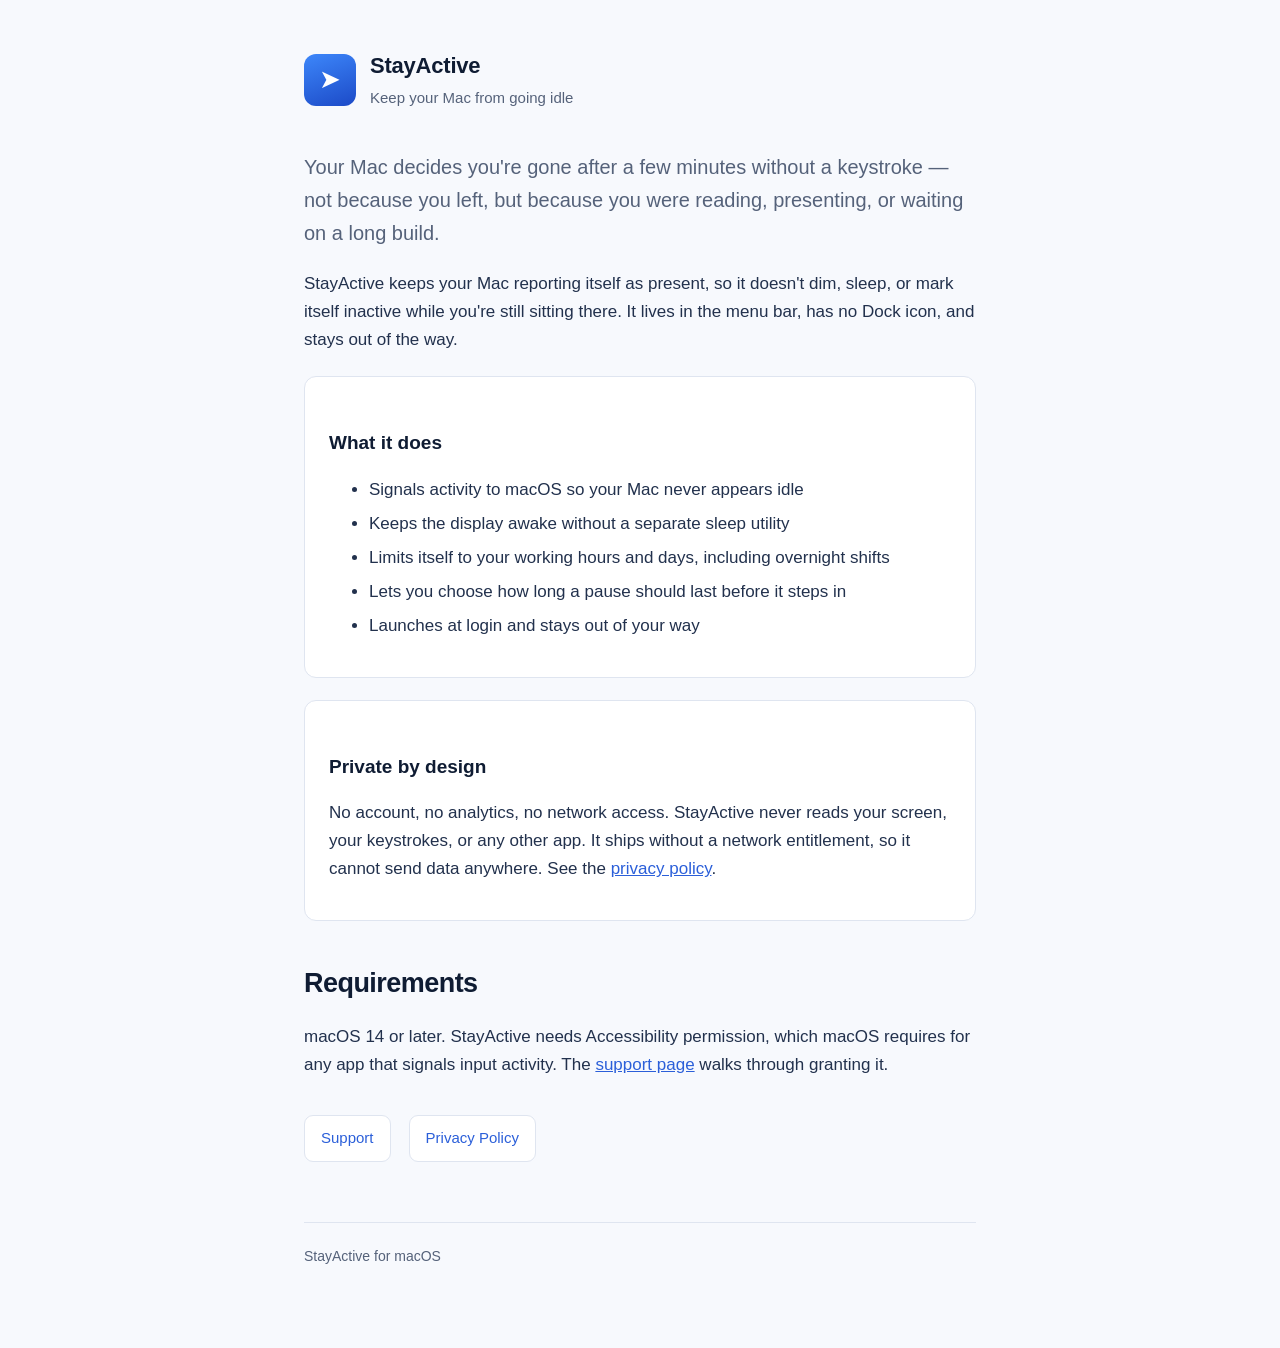
==== index.html @ b4b771d2 "Add StayActive landing, support, and privacy pages Static site for GitHub Pages. Support and privacy" ====
<!DOCTYPE html>
<html lang="en">
<head>
<meta charset="utf-8">
<meta name="viewport" content="width=device-width, initial-scale=1">
<title>StayActive — Keep your Mac from going idle</title>
<meta name="description" content="StayActive keeps your Mac from reporting itself as idle, so it doesn't dim, sleep, or mark itself inactive while you're still there.">
<link rel="stylesheet" href="style.css">
</head>
<body>
<div class="wrap">

<header class="site">
	<div class="mark">➤</div>
	<div>
		<h1>StayActive</h1>
		<p>Keep your Mac from going idle</p>
	</div>
</header>

<p class="lede">Your Mac decides you're gone after a few minutes without a keystroke — not because you left, but because you were reading, presenting, or waiting on a long build.</p>

<p>StayActive keeps your Mac reporting itself as present, so it doesn't dim, sleep, or mark itself inactive while you're still sitting there. It lives in the menu bar, has no Dock icon, and stays out of the way.</p>

<div class="card">
	<h3>What it does</h3>
	<ul>
		<li>Signals activity to macOS so your Mac never appears idle</li>
		<li>Keeps the display awake without a separate sleep utility</li>
		<li>Limits itself to your working hours and days, including overnight shifts</li>
		<li>Lets you choose how long a pause should last before it steps in</li>
		<li>Launches at login and stays out of your way</li>
	</ul>
</div>

<div class="card">
	<h3>Private by design</h3>
	<p>No account, no analytics, no network access. StayActive never reads your screen, your keystrokes, or any other app. It ships without a network entitlement, so it cannot send data anywhere. See the <a href="privacy.html">privacy policy</a>.</p>
</div>

<h2>Requirements</h2>
<p>macOS 14 or later. StayActive needs Accessibility permission, which macOS requires for any app that signals input activity. The <a href="support.html">support page</a> walks through granting it.</p>

<nav class="links">
	<a href="support.html">Support</a>
	<a href="privacy.html">Privacy Policy</a>
</nav>

<footer>
	StayActive for macOS
</footer>

</div>
</body>
</html>
---- style.css ----
:root {
	--ink: #0f1c33;
	--muted: #55627a;
	--accent: #2b5fd9;
	--line: #dfe5f0;
	--bg: #f7f9fd;
}

* { box-sizing: border-box; }

body {
	margin: 0;
	font: 17px/1.65 -apple-system, BlinkMacSystemFont, "Segoe UI", Roboto, Helvetica, Arial, sans-serif;
	color: var(--ink);
	background: var(--bg);
	-webkit-font-smoothing: antialiased;
}

.wrap {
	max-width: 720px;
	margin: 0 auto;
	padding: 48px 24px 80px;
}

header.site {
	display: flex;
	align-items: center;
	gap: 14px;
	margin-bottom: 40px;
}

header.site .mark {
	width: 52px;
	height: 52px;
	border-radius: 12px;
	background: linear-gradient(160deg, #3d87fa, #1c4ac7);
	display: grid;
	place-items: center;
	color: #fff;
	font-size: 26px;
}

header.site h1 { font-size: 22px; margin: 0; letter-spacing: -0.01em; }
header.site p { margin: 2px 0 0; color: var(--muted); font-size: 15px; }

h2 { font-size: 27px; letter-spacing: -0.02em; margin: 40px 0 12px; }
h3 { font-size: 19px; margin: 30px 0 8px; }
p, li { color: #22314d; }
a { color: var(--accent); }

.lede { font-size: 20px; color: var(--muted); }

nav.links { margin: 36px 0 0; display: flex; gap: 18px; flex-wrap: wrap; }
nav.links a {
	text-decoration: none;
	border: 1px solid var(--line);
	background: #fff;
	padding: 10px 16px;
	border-radius: 9px;
	font-size: 15px;
}
nav.links a:hover { border-color: var(--accent); }

.card {
	background: #fff;
	border: 1px solid var(--line);
	border-radius: 12px;
	padding: 20px 24px;
	margin: 22px 0;
}

.note {
	background: #fff8e6;
	border: 1px solid #f0dca6;
	border-radius: 10px;
	padding: 14px 18px;
	font-size: 15px;
}

footer {
	margin-top: 60px;
	padding-top: 22px;
	border-top: 1px solid var(--line);
	color: var(--muted);
	font-size: 14px;
}

ol li, ul li { margin: 6px 0; }
code { background: #eef2f9; padding: 2px 6px; border-radius: 5px; font-size: 15px; }
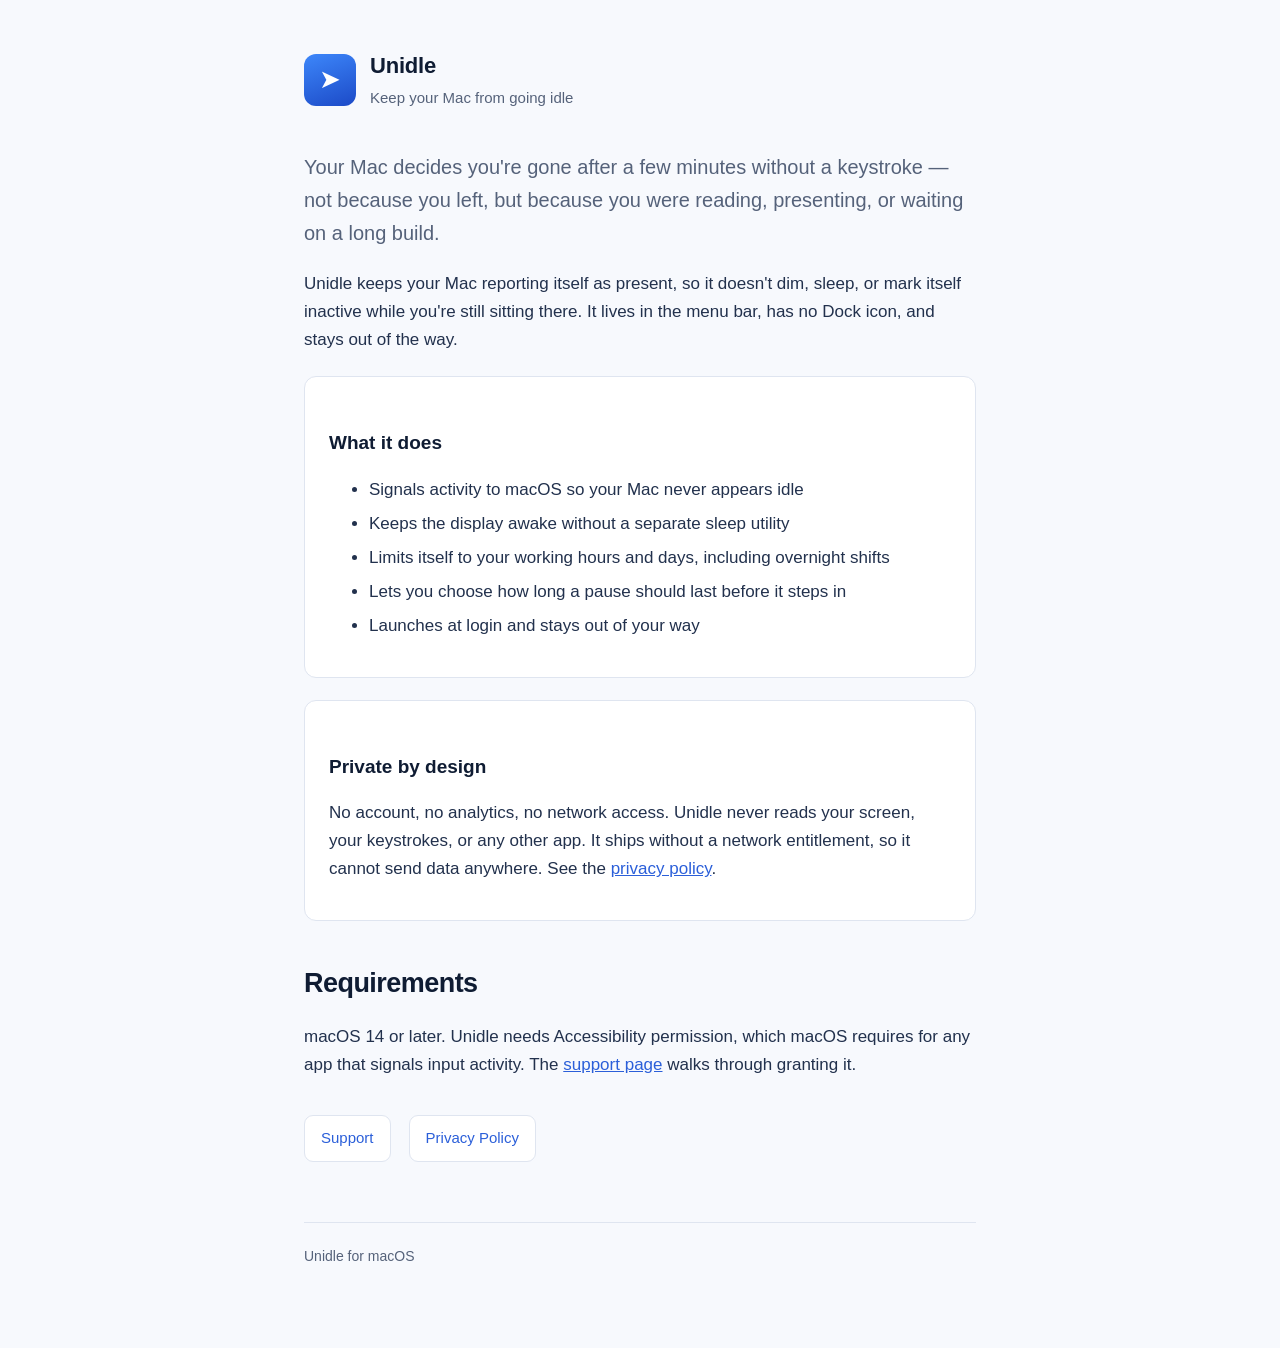
==== commit 58dd6dfe: "Rename StayActive to Unidle The App Store name StayActive was already taken." ====
--- a/index.html
+++ b/index.html
@@ -3,8 +3,8 @@
 <head>
 <meta charset="utf-8">
 <meta name="viewport" content="width=device-width, initial-scale=1">
-<title>StayActive — Keep your Mac from going idle</title>
-<meta name="description" content="StayActive keeps your Mac from reporting itself as idle, so it doesn't dim, sleep, or mark itself inactive while you're still there.">
+<title>Unidle — Keep your Mac from going idle</title>
+<meta name="description" content="Unidle keeps your Mac from reporting itself as idle, so it doesn't dim, sleep, or mark itself inactive while you're still there.">
 <link rel="stylesheet" href="style.css">
 </head>
 <body>
@@ -13,14 +13,14 @@
 <header class="site">
 	<div class="mark">➤</div>
 	<div>
-		<h1>StayActive</h1>
+		<h1>Unidle</h1>
 		<p>Keep your Mac from going idle</p>
 	</div>
 </header>
 
 <p class="lede">Your Mac decides you're gone after a few minutes without a keystroke — not because you left, but because you were reading, presenting, or waiting on a long build.</p>
 
-<p>StayActive keeps your Mac reporting itself as present, so it doesn't dim, sleep, or mark itself inactive while you're still sitting there. It lives in the menu bar, has no Dock icon, and stays out of the way.</p>
+<p>Unidle keeps your Mac reporting itself as present, so it doesn't dim, sleep, or mark itself inactive while you're still sitting there. It lives in the menu bar, has no Dock icon, and stays out of the way.</p>
 
 <div class="card">
 	<h3>What it does</h3>
@@ -35,11 +35,11 @@
 
 <div class="card">
 	<h3>Private by design</h3>
-	<p>No account, no analytics, no network access. StayActive never reads your screen, your keystrokes, or any other app. It ships without a network entitlement, so it cannot send data anywhere. See the <a href="privacy.html">privacy policy</a>.</p>
+	<p>No account, no analytics, no network access. Unidle never reads your screen, your keystrokes, or any other app. It ships without a network entitlement, so it cannot send data anywhere. See the <a href="privacy.html">privacy policy</a>.</p>
 </div>
 
 <h2>Requirements</h2>
-<p>macOS 14 or later. StayActive needs Accessibility permission, which macOS requires for any app that signals input activity. The <a href="support.html">support page</a> walks through granting it.</p>
+<p>macOS 14 or later. Unidle needs Accessibility permission, which macOS requires for any app that signals input activity. The <a href="support.html">support page</a> walks through granting it.</p>
 
 <nav class="links">
 	<a href="support.html">Support</a>
@@ -47,7 +47,7 @@
 </nav>
 
 <footer>
-	StayActive for macOS
+	Unidle for macOS
 </footer>
 
 </div>
